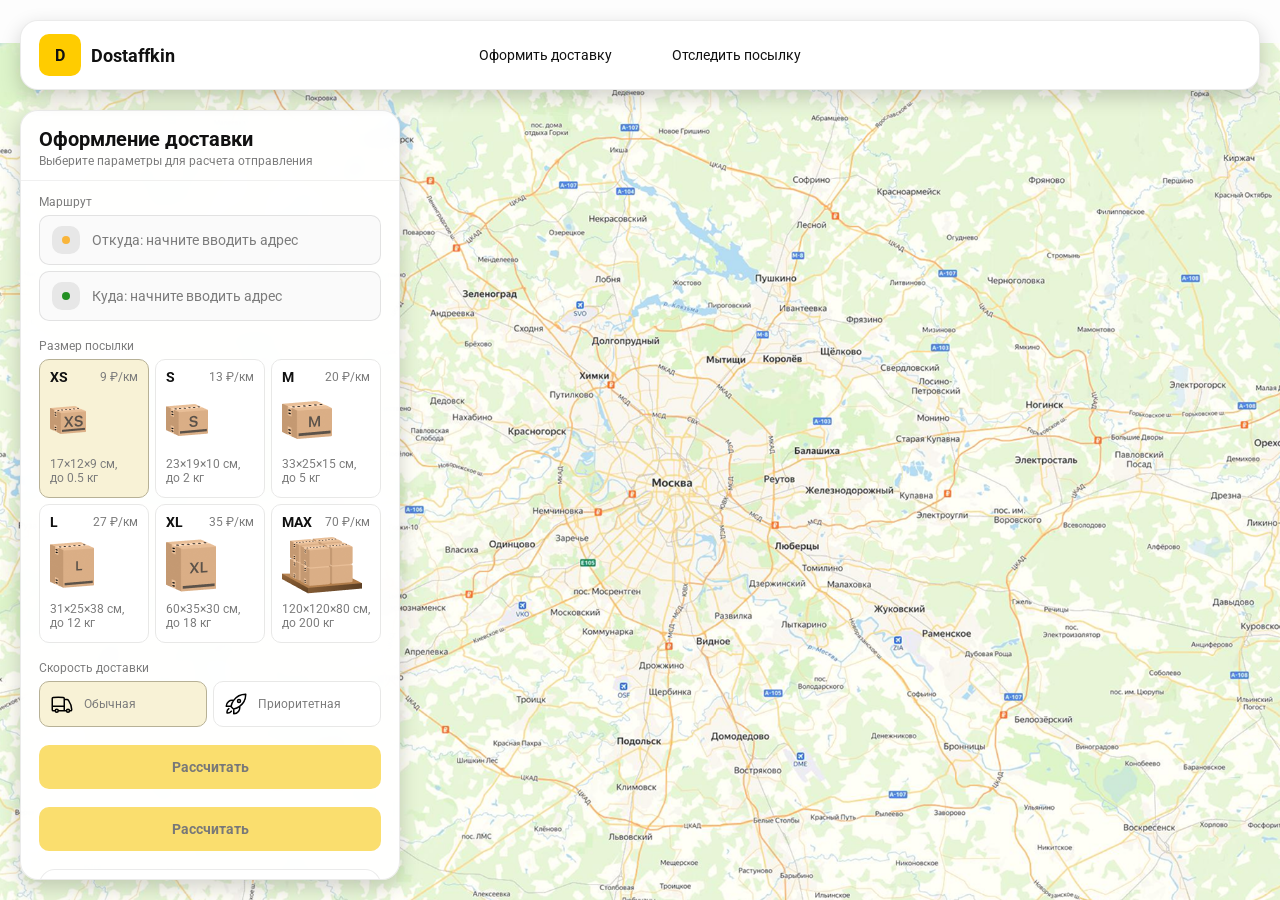
==== order.html @ 5a5df2e2 "Add files via upload" ====
<!doctype html>
<html lang="ru">

<head>
    <meta charset="utf-8" />
    <meta name="viewport" content="width=device-width,initial-scale=1,maximum-scale=1,user-scalable=0" />
    <title>Оформление доставки</title>

    <link rel="stylesheet" href="styles/base.css" />
    <link rel="stylesheet" href="styles/base_adaptive.css" />

    <link rel="stylesheet" href="styles/order.css" />
    <link rel="stylesheet" href="styles/order_adaptive.css" />
</head>

<body>
    <div id="map">



    </div>
    <header class="header">
        <a class="header-brand" href="./index.html">
            <div class="header-logo">D</div>
            <div class="header-title">Dostaffkin</div>
        </a>
        <nav class="header-menu">
            <a class="header-link" href="#">Оформить <span>доставку</span></a>
            <a class="header-link" href="./track.html">Отследить <span>посылку</span></a>
        </nav>
    </header>
    <aside class="main" id="sidebar">
        <div class="main-header">
            <div class="main-title">Оформление доставки</div>
            <div class="main-text">Выберите параметры для расчета отправления</div>
        </div>
        <div class="main-content">
            <div class="main-route">
                <div class="main-block-title">Маршрут</div>
                <div class="main-fields">
                    <div class="main-field" id="fromField">
                        <div class="main-pin"></div>
                        <input id="from" placeholder="Откуда: начните вводить адрес" autocomplete="off" />
                        <div class="main-ac" id="fromAc" role="listbox" aria-label="Подсказки адресов"></div>
                    </div>

                    <div class="main-field" id="toField">
                        <div class="main-pin"></div>
                        <input id="to" placeholder="Куда: начните вводить адрес" autocomplete="off" />
                        <div class="main-ac" id="toAc" role="listbox" aria-label="Подсказки адресов"></div>
                    </div>
                </div>
            </div>
            <div class="main-package">
                <div class="main-block-title">Размер посылки</div>

                <div class="main-sizes">
                    <div class="main-size-card is-active" data-value="xs">
                        <div class="main-size-top">
                            <div class="main-size-label">XS</div>
                            <div class="main-size-rate">9 ₽/км</div>
                        </div>
                        <div class="main-size-media">
                            <img src="images/sizes/xs.png" alt="Короб XS" />
                        </div>
                        <div class="main-size-description">17×12×9 см,<br>до 0.5 кг</div>
                    </div>

                    <div class="main-size-card" data-value="s">
                        <div class="main-size-top">
                            <div class="main-size-label">S</div>
                            <div class="main-size-rate">13 ₽/км</div>
                        </div>
                        <div class="main-size-media">
                            <img src="images/sizes/s.png" alt="Короб S" />
                        </div>
                        <div class="main-size-description">23×19×10 см,<br>до 2 кг</div>
                    </div>

                    <div class="main-size-card" data-value="m">
                        <div class="main-size-top">
                            <div class="main-size-label">M</div>
                            <div class="main-size-rate">20 ₽/км</div>
                        </div>
                        <div class="main-size-media">
                            <img src="images/sizes/m.png" alt="Короб M" />
                        </div>
                        <div class="main-size-description">33×25×15 см,<br>до 5 кг</div>
                    </div>

                    <div class="main-size-card" data-value="l">
                        <div class="main-size-top">
                            <div class="main-size-label">L</div>
                            <div class="main-size-rate">27 ₽/км</div>
                        </div>
                        <div class="main-size-media">
                            <img src="images/sizes/l.png" alt="Короб L" />
                        </div>
                        <div class="main-size-description">31×25×38 см,<br>до 12 кг</div>
                    </div>

                    <div class="main-size-card" data-value="xl">
                        <div class="main-size-top">
                            <div class="main-size-label">XL</div>
                            <div class="main-size-rate">35 ₽/км</div>
                        </div>
                        <div class="main-size-media">
                            <img src="images/sizes/xl.png" alt="Короб XL" />
                        </div>
                        <div class="main-size-description">60×35×30 см,<br>до 18 кг</div>
                    </div>

                    <div class="main-size-card" data-value="max">
                        <div class="main-size-top">
                            <div class="main-size-label">MAX</div>
                            <div class="main-size-rate">70 ₽/км</div>
                        </div>
                        <div class="main-size-media main-size-media-palleta">
                            <img src="images/sizes/max.png" alt="Паллета" />
                        </div>
                        <div class="main-size-description">120×120×80 см,<br>до 200 кг</div>
                    </div>
                </div>
            </div>
            <div class="main-speed">
                <div class="main-block-title">Скорость доставки</div>

                <div class="main-speeds">
                    <div class="main-speed-card is-active" data-value="regular">
                        <img class="main-speed-media" src="images/icons/regular.svg" alt="Regular" />
                        <div class="main-speed-description">Обычная</div>
                    </div>
                    <div class="main-speed-card" data-value="fast">
                        <img class="main-speed-media" src="images/icons/fast.svg" alt="Fast" />
                        <div class="main-speed-description">Приоритетная</div>
                    </div>

                </div>
            </div>
            <div class="main-calculate-block">
                <button id="calc" class="button calculate-button" type="button" disabled>Рассчитать</button>
            </div>
            <div class="main-calculate-block">
                <button id="calc" class="button calculate-button" type="button" disabled>Рассчитать</button>
            </div>
            <div class="main-result" id="result">
                <div class="main-result-title">Расчеты вашего заказа</div>
                <div class="main-result-lines">
                    <div class="main-result-line"><span>Расстояние</span><span id="distanceValue">—</span></div>
                    <div class="main-result-line"><span>Доставим через</span><span id="durationValue">—</span></div>
                    <div class="main-result-line"><span>Тариф</span><span id="rateValue">—</span></div>
                </div>
                <div class="main-price">
                    <div class="main-price-label">Итого</div>
                    <div class="main-price-value" id="totalValue">—</div>
                </div>
            </div>
            <div class="main-order-box">
                <div class="main-order-form" id="orderForm">
                    <div class="main-order-title">Оформление доставки</div>
                    <div class="main-block-info-row">
                        <div class="main-block-title">Контакты</div>
                        <div class="order-fields">
                            <div class="main-field">
                                <input id="customerName" placeholder="Ваше имя" autocomplete="off" />
                            </div>
                            <div class="main-field">
                                <input id="customerPhone" placeholder="Ваш телефон" autocomplete="off"
                                    inputmode="tel" />
                            </div>
                        </div>
                    </div>
                    <div class="main-block-info-row extra-info">
                        <div class="main-block-title">Дополнительная информация</div>
                        <div class="main-field textarea">
                            <textarea id="comment" placeholder="Детали доставки и комментарии"></textarea>
                        </div>
                    </div>
                    <button id="submit" class="button main-submit-request" type="button" disabled>Отправить
                        заявку
                    </button>
                </div>

                <div class="main-order-success" id="orderSuccess">
                    <div class="main-success-icon">✓</div>
                    <div class="main-success-title">Заявка отправлена!</div>
                    <div class="main-success-title">Номер отправления – <span id="orderId"></span></div>
                    <div class="main-success-subtitle">Мы скоро свяжемся с вами</div>
                </div>
            </div>
        </div>
    </aside>
</body>

</html>
---- styles/base.css ----
*,
*::before,
*::after {
    box-sizing: border-box;
}

@font-face {
    font-family: "Roboto";
    src: url("../fonts/Roboto-Regular.ttf");
    font-weight: normal;
}

@font-face {
    font-family: "Roboto";
    src: url("../fonts/Roboto-Bold.ttf");
    font-weight: bold;
}

@font-face {
    font-family: "Roboto";
    src: url("../fonts/Roboto-Medium.ttf");
    font-weight: 500;
}

html,
body {
    margin: 0;
    color: #111111;
    font-family: "Roboto", sans-serif;
}

body {
    background: #FDFDFD;
}

.header {
    border-radius: 18px;
    box-shadow: 0 7px 20px 0 #0000002E;
    backdrop-filter: blur(10px);
    background: #ffffff;
    left: 20px;
    border: 1px solid rgba(0, 0, 0, 0.08);
    position: fixed;
    right: 20px;
    top: 20px;
    padding: 14px 18px;
    height: 70px;
    display: flex;
    align-items: center;
    z-index: 6;
}

.header-brand {
    display: flex;
    align-items: center;
    text-decoration: none;
    gap: 10px;
}

.header-logo {
    width: 42px;
    height: 42px;
    border-radius: 10px;
    background: #FFCC00;
    display: grid;
    place-items: center;
    font-weight: bold;
    color: #111;
}

.header-title {
    font-size: 18px;
    font-weight: bold;
    color: #111111;
    text-decoration: none;
}

.header-menu {
    display: flex;
    align-items: center;
    gap: 60px;
    margin: 0;
    position: absolute;
    left: 50%;
    transform: translateX(-50%);
}

.header-link {
    font-size: 14px;
    color: #111111;
    text-decoration: none;
}

.button {
    border: 0;
    outline: none;
    height: 44px;
    border-radius: 10px;
    font-size: 14px;
    font-weight: bold;
    cursor: pointer;
    font-family: inherit;
    transition: transform .08s ease, opacity .12s ease;
    background: #DC6133;
    color: #111111;
    text-align: center;
    text-decoration: none;
}

.button:hover {
    background-color: #E5BC19;
}

.button:disabled {
    cursor: not-allowed;
    background-color: #FADE6E;
    color: #787878;
    transform: none;
}

.button.button-white {
    background: #ffffff;
    border: 1px solid #111111;
}

.button.button-white:hover {
    background: rgb(241 241 241);
}

.main-field {
    display: flex;
    align-items: center;
    margin-top: 6px;
    gap: 10px;
    border: 1px solid #1111111A;
    background: #FAFAFA;
    border-radius: 10px;
    padding: 10px 12px;
    position: relative;
    box-sizing: border-box;
    height: 50px;
}

.main-field.textarea {
    height: auto;
}

.main-pin {
    width: 28px;
    height: 28px;
    border-radius: 10px;
    background: rgba(17, 17, 17, 0.08);
    display: grid;
    place-items: center;
    flex: 0 0 auto;
    position: relative;
}

.main-pin::before {
    content: "";
    width: 8px;
    height: 8px;
    border-radius: 999px;
    background: orange;
    opacity: .75;
    display: block;
}

.main-field:last-child .main-pin::before {
    background: green;
    opacity: .85;
}

input,
textarea {
    width: 100%;
    border: 0;
    outline: none;
    background: transparent;
    font-size: 14px;
    color: #111111;
    font-family: inherit;
}

textarea {
    resize: vertical;
    min-height: 72px;
    padding: 2px 0;
}

input::placeholder,
textarea::placeholder {
    color: #7C7C7C;
}

.main-field:focus-within {
    border-color: rgba(0, 0, 0, 0.20);
    box-shadow: 0 0 0 4px rgba(255, 204, 0, 0.35);
    background: rgba(255, 255, 255, 0.75);
}
---- styles/base_adaptive.css ----
@media (max-width: 767px) {
    .header {
        left: 10px;
        right: 10px;
        top: 10px;
    }

    .header-link span {
        display: none;
    }

    .header-menu {
        gap: 20px;
        justify-content: flex-start;
        margin: 0 0 0 30px;
        position: static;
        transform: none;
    }
}

@media (max-width: 420px) {
    .header-title {
        display: none;
    }
}

@media (max-width: 374px) {
    .header-menu {
        gap: 10px;
        margin: 0 0 0 10px;
    }
}
---- styles/order.css ----
#map {
    background-image: url("../images/order-bg.png");
    background-size: cover;
    position: fixed;
    inset: 0;
}

.main {
    border-radius: 18px;
    box-shadow: 0 7px 20px 0 #0000002E;
    backdrop-filter: blur(10px);
    background: rgba(255, 255, 255, 0.96);
    left: 20px;
    border: 1px solid rgba(0, 0, 0, 0.08);
    position: fixed;
    top: 110px;
    bottom: 20px;
    width: 380px;
    display: flex;
    flex-direction: column;
    overflow: hidden;
    z-index: 5;
}

.main-header {
    padding: 18px 18px 12px 18px;
    border-bottom: 1px solid rgba(0, 0, 0, 0.06);
    display: flex;
    flex-direction: column;
}

.main-title {
    font-size: 20px;
    line-height: 100%;
    font-weight: bold;
}

.main-text {
    font-size: 12px;
    margin-top: 5px;
    color: #7C7C7C;
}

.main-content {
    padding: 14px 18px 18px 18px;
    overflow: auto;
    scrollbar-width: none;
    display: flex;
    flex-direction: column;
    gap: 18px;
    flex: 1;
}

.main-block-title {
    font-size: 12px;
    color: #7C7C7C;
}

.main-route .main-block-title,
.main-package .main-block-title {
    margin-bottom: 6px;
}
.main-sizes {
    display: grid;
    gap: 6px;
    grid-template-columns: repeat(3, 1fr);
}

.main-size-card {
    border: 1px solid #E8E8E7;
    background: #FFFFFF;
    border-radius: 10px;
    padding: 10px;
    cursor: pointer;
    user-select: none;
    transition: transform .08s ease, border-color .12s ease, background .12s ease;
    min-height: 139px;
}

.main-size-card:hover {
    transform: translateY(-1px);
}

.main-size-card.is-active {
    background-color: #F8F2D6;
    border-color: #B7B196;
}

.main-size-top {
    display: flex;
    align-items: center;
    justify-content: space-between;
}

.main-size-label {
    font-weight: bold;
    font-size: 14px;
    color: #111111;
    line-height: 100%;
}

.main-size-rate {
    font-size: 12px;
    color: #7C7C7C;
    line-height: 100%;
}

.main-size-media {
    margin-top: 8px;
    height: 57px;
}

.main-size-description {
    margin-top: 8px;
    font-size: 12px;
    color: #7C7C7C;
    line-height: 1.2;
}
.calculate-button {
    width: 100%;
}
.main-result {
    border: 1px solid rgba(0, 0, 0, 0.08);
    background: rgba(255, 255, 255, 0.75);
    border-radius: 16px;
    padding: 12px;
    line-height: 1.25;
}

.main-result-title {
    font-weight: bold;
    font-size: 13px;
    color: #111111;
    margin-bottom: 13px;
}

.main-result-lines {
    gap: 8px;
    display: flex;
    flex-direction: column;
}

.main-result-line {
    font-size: 13px;
    color: rgba(17, 17, 17, 0.85);
    display: flex;
    justify-content: space-between;
}

.main-price {
    margin-top: 18px;
    padding-top: 10px;
    border-top: 1px dashed rgba(0, 0, 0, 0.12);
    display: flex;
    align-items: baseline;
    justify-content: space-between;
}

.main-price-label {
    font-size: 12px;
    color: rgba(17, 17, 17, 0.55);
}

.main-price-value {
    font-size: 20px;
    font-weight: bold;
    color: #111111;
    letter-spacing: -0.3px;
}
.main-order-box {
    background: #ffffff;
    border: 1px solid #E8E8E7;
    border-radius: 10px;
    padding: 12px;
}

.main-order-title {
    margin-bottom: 8px;
    font-weight: bold;
    font-size: 14px;
    color: #111111;
}

.main-block-info {
    display: flex;
    flex-direction: column;
    gap: 6px;
}

.order-fields {
    display: grid;
    grid-template-columns: 1fr 1fr;
    column-gap: 10px;
    margin-top: 6px;
}

.main-block-info-row.extra-info {
    display: block;
    margin-top: 13px;
}

.main-submit-request {
    width: 100%;
    margin-top: 6px;
}

.main-order-success {
    display: none;
    text-align: center;
    padding: 22px 12px;
    gap: 12px;
}

.main-order-success.is-visible {
    display: flex;
    flex-direction: column;
    align-items: center;
}

.main-success-icon {
    width: 56px;
    height: 56px;
    border-radius: 50%;
    background: #16a34a;
    color: #ffffff;
    display: grid;
    place-items: center;
    font-size: 30px;
}

.main-success-title {
    font-size: 14px;
    font-weight: bold;
    color: #111111;
}

.main-success-subtitle {
    font-size: 12px;
    color: rgba(17, 17, 17, 0.55);
    line-height: 1.3;
}
.main-speed .main-block-title {
    margin-bottom: 6px;
}

.main-speeds {
    display: grid;
    gap: 6px;
    grid-template-columns: repeat(2, 1fr);
}

.main-speed-card {
    border: 1px solid #E8E8E7;
    background: #FFFFFF;
    border-radius: 10px;
    padding: 10px;
    cursor: pointer;
    user-select: none;
    transition: transform .08s ease, border-color .12s ease, background .12s ease;
    display: flex;
    align-items: center;
    gap: 10px;
}

.main-speed-card:hover {
    transform: translateY(-1px);
}

.main-speed-card.is-active {
    background-color: #F8F2D6;
    border-color: #B7B196;
}

.main-speed-description {
    font-size: 12px;
    color: #7C7C7C;
    line-height: 1.2;
}
---- styles/order_adaptive.css ----
@media (max-width: 767px) {
    .main {
        left: 10px;
        right: 10px;
        top: 50%;
        bottom: 12px;
        width: auto;
        max-width: none;
    }
}

@media (max-width: 420px) {
    .main-sizes {
        grid-template-columns: repeat(2, 1fr);
    }
}
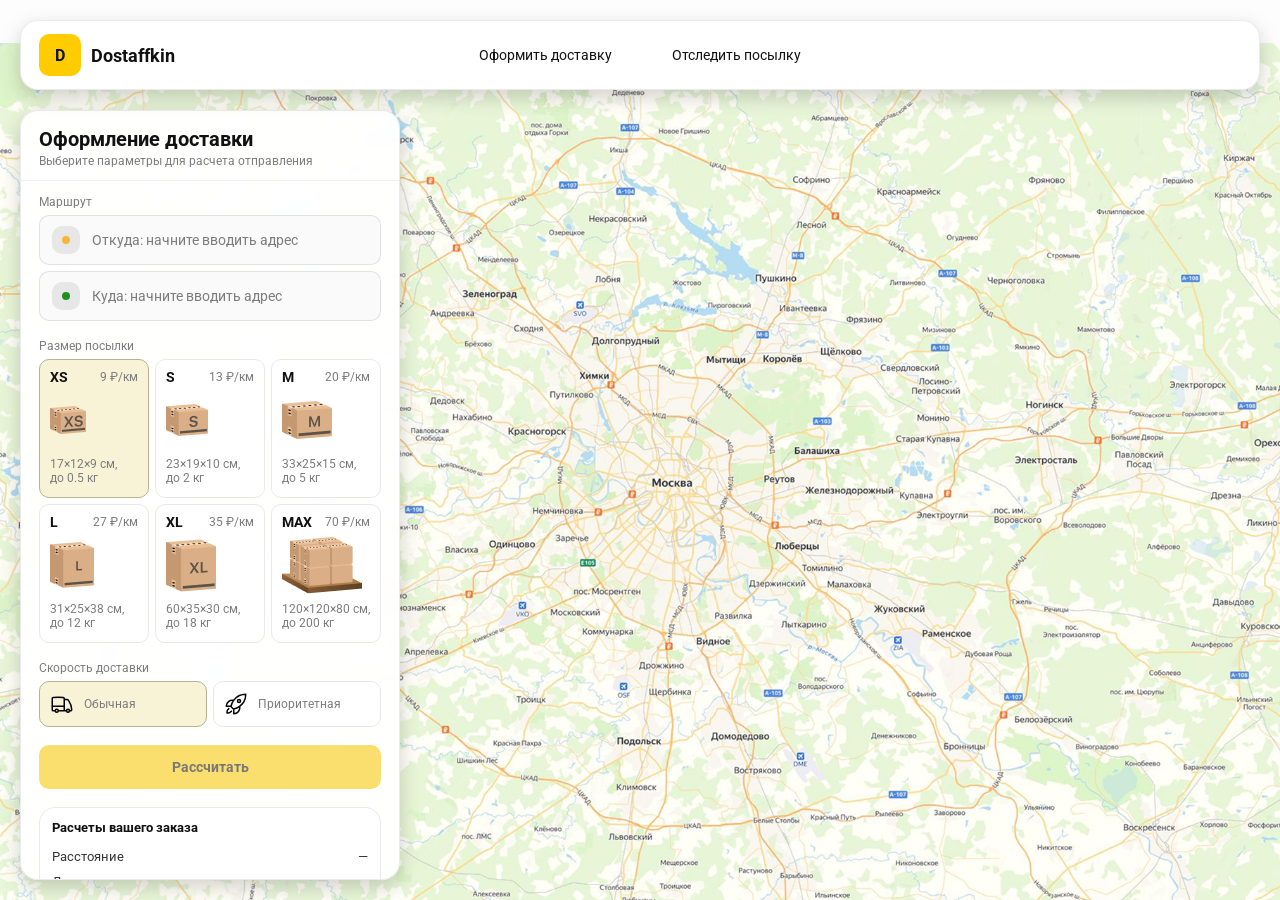
==== commit 1a2c199e: "Update order.html" ====
--- a/order.html
+++ b/order.html
@@ -140,9 +140,6 @@
             <div class="main-calculate-block">
                 <button id="calc" class="button calculate-button" type="button" disabled>Рассчитать</button>
             </div>
-            <div class="main-calculate-block">
-                <button id="calc" class="button calculate-button" type="button" disabled>Рассчитать</button>
-            </div>
             <div class="main-result" id="result">
                 <div class="main-result-title">Расчеты вашего заказа</div>
                 <div class="main-result-lines">
@@ -192,4 +189,4 @@
     </aside>
 </body>
 
-</html>+</html>
